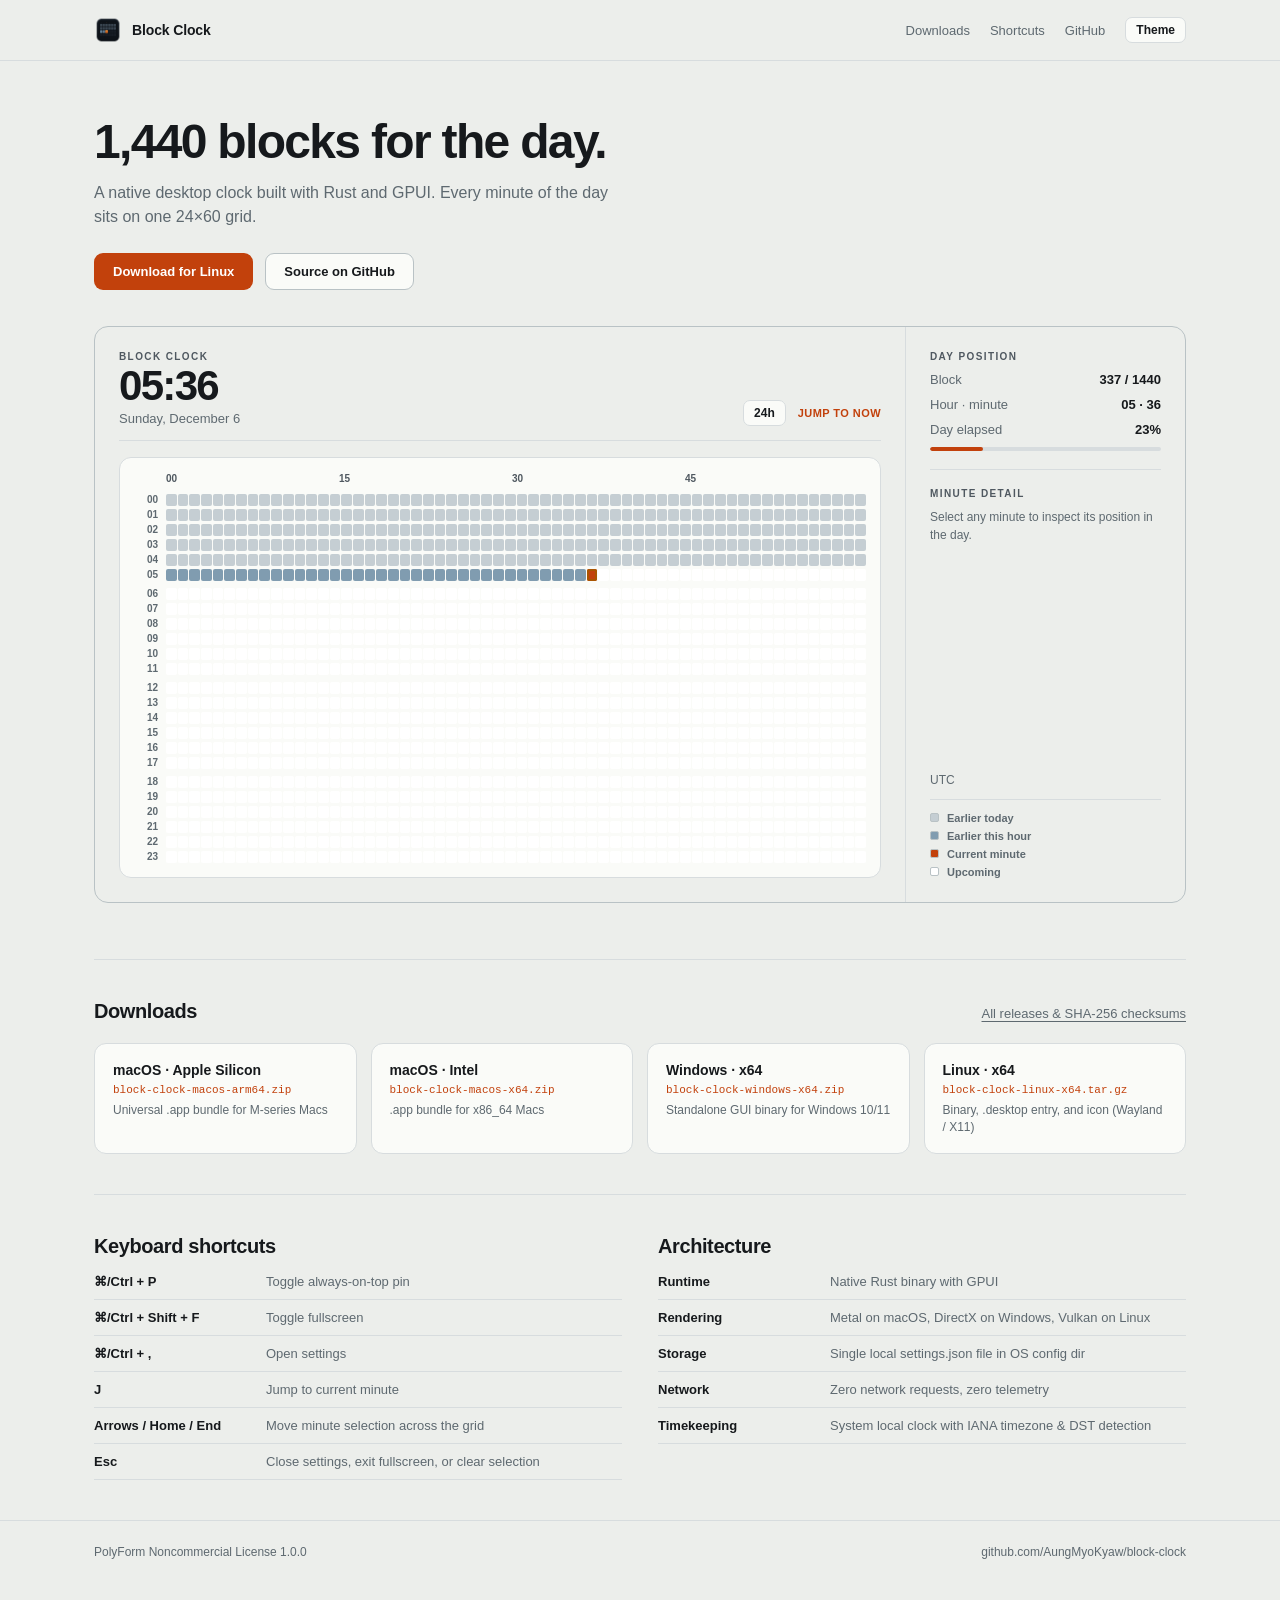
==== site/index.html @ 1bf5f546 "Block Clock v0.2.0 — native GPUI rewrite" ====
<!doctype html>
<html lang="en">
<head>
  <meta charset="utf-8" />
  <meta name="viewport" content="width=device-width, initial-scale=1" />
  <title>Block Clock — 1,440 blocks for the day</title>
  <meta name="description" content="A native desktop clock built with Rust and GPUI that visualizes the day as a 24×60 grid of 1,440 minute blocks." />
  <link rel="icon" type="image/png" href="assets/app-icon.png" />
  <link rel="stylesheet" href="styles.css" />
</head>
<body>
  <header class="topbar">
    <div class="container topbar-inner">
      <a class="brand" href="#top">
        <img src="assets/app-icon.png" width="28" height="28" alt="" />
        <span>Block Clock</span>
      </a>
      <nav class="nav" aria-label="Primary">
        <a href="#downloads">Downloads</a>
        <a href="#shortcuts">Shortcuts</a>
        <a href="https://github.com/AungMyoKyaw/block-clock" target="_blank" rel="noreferrer">GitHub</a>
        <button id="theme-toggle" class="icon-toggle" type="button" aria-label="Toggle color theme">Theme</button>
      </nav>
    </div>
  </header>

  <main id="top" class="container">
    <section class="hero">
      <div class="hero-copy">
        <h1>1,440 blocks for the day.</h1>
        <p class="subtitle">A native desktop clock built with Rust and GPUI. Every minute of the day sits on one 24×60 grid.</p>
        <div class="hero-actions">
          <a id="primary-download" class="btn btn-primary" href="https://github.com/AungMyoKyaw/block-clock/releases/latest">Download for macOS</a>
          <a class="btn btn-secondary" href="https://github.com/AungMyoKyaw/block-clock" target="_blank" rel="noreferrer">Source on GitHub</a>
        </div>
      </div>
    </section>

    <section class="demo-section" aria-label="Live interactive Block Clock">
      <div class="clock-window">
        <div class="clock-panel">
          <div class="clock-header">
            <div class="clock-time-group">
              <span class="wordmark">Block Clock</span>
              <div id="live-time" class="live-time">--:--</div>
              <div id="live-date" class="live-date">---</div>
            </div>
            <div class="clock-tools">
              <button id="format-toggle" class="tool-btn" type="button">24h</button>
              <button id="jump-now" class="tool-link" type="button">Jump to now</button>
            </div>
          </div>

          <div class="grid-card">
            <div class="ruler-row">
              <span class="ruler-spacer" aria-hidden="true"></span>
              <div class="ruler-marks" aria-hidden="true">
                <span>00</span>
                <span>15</span>
                <span>30</span>
                <span>45</span>
              </div>
              <span id="hover-readout" class="hover-readout"></span>
            </div>
            <div id="block-grid" class="block-grid" role="grid" aria-label="24 by 60 minute grid"></div>
          </div>
        </div>

        <aside class="rail" aria-label="Day inspector">
          <div class="rail-section">
            <div class="rail-label">Day position</div>
            <div class="stat-row"><span>Block</span><strong id="stat-block">-- / 1440</strong></div>
            <div class="stat-row"><span>Hour · minute</span><strong id="stat-hm">-- · --</strong></div>
            <div class="stat-row"><span>Day elapsed</span><strong id="stat-pct">--%</strong></div>
            <div class="progress-track" role="progressbar" aria-label="Day elapsed" aria-valuemin="0" aria-valuemax="100" aria-valuenow="0">
              <div id="progress-fill" class="progress-fill"></div>
            </div>
          </div>

          <div class="rail-divider"></div>

          <div class="rail-section">
            <div class="selection-header">
              <span class="rail-label">Minute detail</span>
              <button id="clear-selection" class="clear-btn" type="button" hidden>Clear</button>
            </div>
            <div id="selection-empty" class="selection-empty">Select any minute to inspect its position in the day.</div>
            <div id="selection-detail" class="selection-detail" hidden>
              <div id="sel-time" class="sel-time">--:--</div>
              <div id="sel-state" class="sel-state">--</div>
              <div id="sel-block" class="sel-block">Block -- / 1440</div>
            </div>
          </div>

          <div class="rail-footer">
            <div class="tz-row">
              <span id="tz-label">UTC</span>
              <span id="dst-badge" class="dst-badge" hidden>DST</span>
            </div>
            <div class="legend">
              <div class="legend-item"><span class="swatch past-day"></span>Earlier today</div>
              <div class="legend-item"><span class="swatch current-hour"></span>Earlier this hour</div>
              <div class="legend-item"><span class="swatch now"></span>Current minute</div>
              <div class="legend-item"><span class="swatch future"></span>Upcoming</div>
            </div>
          </div>
        </aside>
      </div>
    </section>

    <section id="downloads" class="section">
      <div class="section-head">
        <h2>Downloads</h2>
        <a href="https://github.com/AungMyoKyaw/block-clock/releases/latest" target="_blank" rel="noreferrer">All releases &amp; SHA-256 checksums</a>
      </div>
      <div class="download-grid">
        <a class="download-card" href="https://github.com/AungMyoKyaw/block-clock/releases/latest/download/block-clock-macos-arm64.zip">
          <div class="dl-os">macOS · Apple Silicon</div>
          <div class="dl-file">block-clock-macos-arm64.zip</div>
          <div class="dl-meta">Universal .app bundle for M-series Macs</div>
        </a>
        <a class="download-card" href="https://github.com/AungMyoKyaw/block-clock/releases/latest/download/block-clock-macos-x64.zip">
          <div class="dl-os">macOS · Intel</div>
          <div class="dl-file">block-clock-macos-x64.zip</div>
          <div class="dl-meta">.app bundle for x86_64 Macs</div>
        </a>
        <a class="download-card" href="https://github.com/AungMyoKyaw/block-clock/releases/latest/download/block-clock-windows-x64.zip">
          <div class="dl-os">Windows · x64</div>
          <div class="dl-file">block-clock-windows-x64.zip</div>
          <div class="dl-meta">Standalone GUI binary for Windows 10/11</div>
        </a>
        <a class="download-card" href="https://github.com/AungMyoKyaw/block-clock/releases/latest/download/block-clock-linux-x64.tar.gz">
          <div class="dl-os">Linux · x64</div>
          <div class="dl-file">block-clock-linux-x64.tar.gz</div>
          <div class="dl-meta">Binary, .desktop entry, and icon (Wayland / X11)</div>
        </a>
      </div>
    </section>

    <section id="shortcuts" class="section two-col">
      <div>
        <h2>Keyboard shortcuts</h2>
        <dl class="spec-list">
          <div><dt>⌘/Ctrl + P</dt><dd>Toggle always-on-top pin</dd></div>
          <div><dt>⌘/Ctrl + Shift + F</dt><dd>Toggle fullscreen</dd></div>
          <div><dt>⌘/Ctrl + ,</dt><dd>Open settings</dd></div>
          <div><dt>J</dt><dd>Jump to current minute</dd></div>
          <div><dt>Arrows / Home / End</dt><dd>Move minute selection across the grid</dd></div>
          <div><dt>Esc</dt><dd>Close settings, exit fullscreen, or clear selection</dd></div>
        </dl>
      </div>
      <div>
        <h2>Architecture</h2>
        <dl class="spec-list">
          <div><dt>Runtime</dt><dd>Native Rust binary with GPUI</dd></div>
          <div><dt>Rendering</dt><dd>Metal on macOS, DirectX on Windows, Vulkan on Linux</dd></div>
          <div><dt>Storage</dt><dd>Single local settings.json file in OS config dir</dd></div>
          <div><dt>Network</dt><dd>Zero network requests, zero telemetry</dd></div>
          <div><dt>Timekeeping</dt><dd>System local clock with IANA timezone &amp; DST detection</dd></div>
        </dl>
      </div>
    </section>
  </main>

  <footer class="footer">
    <div class="container footer-inner">
      <span>PolyForm Noncommercial License 1.0.0</span>
      <a href="https://github.com/AungMyoKyaw/block-clock" target="_blank" rel="noreferrer">github.com/AungMyoKyaw/block-clock</a>
    </div>
  </footer>

  <script src="app.js"></script>
</body>
</html>
---- site/styles.css ----
:root {
  --bg: #eceeeb;
  --surface: #fafbf8;
  --future: #ffffff;
  --grid: #d7dcde;
  --grid-strong: #b9c2c5;
  --past-day: #c5ced3;
  --current-hour: #809cb0;
  --now: #c2410c;
  --now-ring: #a95500;
  --text: #16191c;
  --text-muted: #5e6970;
  --text-faint: #4f5860;
}

@media (prefers-color-scheme: dark) {
  :root:not([data-theme="light"]) {
    --bg: #0b0e12;
    --surface: #0f1419;
    --future: #151a20;
    --grid: #29313a;
    --grid-strong: #424d58;
    --past-day: #3c4854;
    --current-hour: #66839a;
    --now: #fb923c;
    --now-ring: #f5b942;
    --text: #f4f7f9;
    --text-muted: #909ca8;
    --text-faint: #6f7a86;
  }
}

:root[data-theme="dark"] {
  --bg: #0b0e12;
  --surface: #0f1419;
  --future: #151a20;
  --grid: #29313a;
  --grid-strong: #424d58;
  --past-day: #3c4854;
  --current-hour: #66839a;
  --now: #fb923c;
  --now-ring: #f5b942;
  --text: #f4f7f9;
  --text-muted: #909ca8;
  --text-faint: #6f7a86;
}

* { box-sizing: border-box; }

html, body {
  margin: 0;
  padding: 0;
  background: var(--bg);
  color: var(--text);
  font-family: -apple-system, BlinkMacSystemFont, "SF Pro Text", "Segoe UI", Roboto, Helvetica, Arial, sans-serif;
  font-feature-settings: "tnum" 1;
  font-variant-numeric: tabular-nums;
  -webkit-font-smoothing: antialiased;
}

a {
  color: inherit;
  text-decoration: none;
}

.container {
  max-width: 1140px;
  margin: 0 auto;
  padding: 0 24px;
}

.topbar {
  border-bottom: 1px solid var(--grid);
  background: var(--bg);
}

.topbar-inner {
  display: flex;
  align-items: center;
  justify-content: space-between;
  height: 60px;
}

.brand {
  display: inline-flex;
  align-items: center;
  gap: 10px;
  font-size: 14px;
  font-weight: 700;
  letter-spacing: -0.01em;
}

.brand img {
  border-radius: 6px;
}

.nav {
  display: flex;
  align-items: center;
  gap: 20px;
  font-size: 13px;
  font-weight: 500;
  color: var(--text-muted);
}

.nav a:hover {
  color: var(--text);
}

.icon-toggle,
.tool-btn {
  border: 1px solid var(--grid);
  background: var(--surface);
  color: var(--text);
  border-radius: 7px;
  padding: 5px 10px;
  font-size: 12px;
  font-weight: 600;
  cursor: pointer;
}

.icon-toggle:hover,
.tool-btn:hover {
  border-color: var(--grid-strong);
}

.hero {
  padding: 56px 0 36px;
}

.hero h1 {
  margin: 0;
  font-size: clamp(32px, 5vw, 48px);
  font-weight: 700;
  letter-spacing: -0.035em;
  line-height: 1.05;
}

.subtitle {
  margin: 14px 0 0;
  max-width: 58ch;
  color: var(--text-muted);
  font-size: 16px;
  line-height: 1.5;
}

.hero-actions {
  margin-top: 24px;
  display: flex;
  flex-wrap: wrap;
  gap: 12px;
}

.btn {
  display: inline-flex;
  align-items: center;
  justify-content: center;
  padding: 10px 18px;
  border-radius: 9px;
  font-size: 13px;
  font-weight: 600;
  border: 1px solid transparent;
}

.btn-primary {
  background: var(--now);
  color: #ffffff;
}

.btn-primary:hover {
  filter: brightness(1.06);
}

.btn-secondary {
  border-color: var(--grid-strong);
  background: var(--surface);
  color: var(--text);
}

.btn-secondary:hover {
  border-color: var(--text-muted);
}

.demo-section {
  padding-bottom: 56px;
}

.clock-window {
  display: grid;
  grid-template-columns: minmax(0, 1fr) 280px;
  border: 1px solid var(--grid-strong);
  border-radius: 14px;
  background: var(--bg);
  overflow: hidden;
}

.clock-panel {
  padding: 24px;
  display: flex;
  flex-direction: column;
  gap: 16px;
  min-width: 0;
}

.clock-header {
  display: flex;
  align-items: flex-end;
  justify-content: space-between;
  gap: 16px;
  padding-bottom: 14px;
  border-bottom: 1px solid var(--grid);
}

.wordmark {
  display: block;
  font-size: 10px;
  font-weight: 700;
  letter-spacing: 0.14em;
  text-transform: uppercase;
  color: var(--text-faint);
}

.live-time {
  margin-top: 4px;
  font-size: 42px;
  font-weight: 700;
  line-height: 0.96;
  letter-spacing: -0.04em;
}

.live-date {
  margin-top: 4px;
  font-size: 13px;
  font-weight: 500;
  color: var(--text-muted);
}

.clock-tools {
  display: flex;
  align-items: center;
  gap: 12px;
}

.tool-link {
  border: 0;
  background: transparent;
  padding: 6px 0;
  color: var(--now);
  font-size: 11px;
  font-weight: 700;
  letter-spacing: 0.04em;
  text-transform: uppercase;
  cursor: pointer;
}

.grid-card {
  border: 1px solid var(--grid);
  border-radius: 12px;
  background: var(--surface);
  padding: 14px;
  overflow-x: auto;
}

.ruler-row {
  display: flex;
  align-items: center;
  gap: 8px;
  margin-bottom: 8px;
  min-width: 560px;
}

.ruler-spacer {
  width: 24px;
  flex: 0 0 24px;
}

.ruler-marks {
  flex: 1;
  display: grid;
  grid-template-columns: repeat(4, 1fr);
  font-size: 10px;
  font-weight: 600;
  color: var(--text-faint);
}

.hover-readout {
  font-size: 11px;
  font-weight: 600;
  color: var(--text);
  min-height: 14px;
}

.block-grid {
  display: flex;
  flex-direction: column;
  gap: 3px;
  min-width: 560px;
}

.hour-row {
  display: flex;
  align-items: stretch;
  gap: 8px;
  height: 12px;
}

.hour-row.hour-break {
  margin-top: 4px;
}

.hour-label {
  width: 24px;
  flex: 0 0 24px;
  font-size: 10px;
  font-weight: 600;
  color: var(--text-muted);
  text-align: right;
  line-height: 12px;
}

.hour-track {
  flex: 1;
  display: grid;
  grid-template-columns: repeat(60, minmax(0, 1fr));
  gap: 1px;
}

.cell {
  border: 0;
  padding: 0;
  border-radius: 2px;
  cursor: pointer;
  background: var(--future);
}

.cell[data-state="past-day"] { background: var(--past-day); }
.cell[data-state="current-hour-past"] { background: var(--current-hour); }
.cell[data-state="now"] {
  background: var(--now);
  box-shadow: inset 0 0 0 2px var(--now-ring);
}
.cell.selected:not([data-state="now"]) {
  box-shadow: inset 0 0 0 1px var(--text);
}

.rail {
  border-left: 1px solid var(--grid);
  padding: 24px;
  display: flex;
  flex-direction: column;
  gap: 18px;
}

.rail-section {
  display: flex;
  flex-direction: column;
  gap: 10px;
}

.rail-label {
  font-size: 10px;
  font-weight: 700;
  letter-spacing: 0.14em;
  text-transform: uppercase;
  color: var(--text-faint);
}

.stat-row {
  display: flex;
  justify-content: space-between;
  font-size: 13px;
}

.stat-row span { color: var(--text-muted); }
.stat-row strong { font-weight: 600; }

.progress-track {
  height: 4px;
  border-radius: 999px;
  background: var(--grid);
  overflow: hidden;
}

.progress-fill {
  height: 100%;
  width: 0%;
  background: var(--now);
  border-radius: inherit;
}

.rail-divider {
  height: 1px;
  background: var(--grid);
}

.selection-header {
  display: flex;
  align-items: center;
  justify-content: space-between;
}

.clear-btn {
  border: 0;
  background: transparent;
  color: var(--text-muted);
  font-size: 11px;
  font-weight: 600;
  text-transform: uppercase;
  cursor: pointer;
}

.selection-empty {
  font-size: 12px;
  line-height: 1.45;
  color: var(--text-muted);
}

.sel-time {
  font-size: 26px;
  font-weight: 700;
  letter-spacing: -0.03em;
}

.sel-state {
  margin-top: 4px;
  font-size: 11px;
  font-weight: 700;
  text-transform: uppercase;
  color: var(--now);
}

.sel-block {
  margin-top: 4px;
  font-size: 12px;
  font-weight: 600;
  color: var(--text-muted);
}

.rail-footer {
  margin-top: auto;
  display: flex;
  flex-direction: column;
  gap: 12px;
}

.tz-row {
  display: flex;
  align-items: center;
  gap: 8px;
  font-size: 12px;
  color: var(--text-muted);
}

.dst-badge {
  padding: 1px 6px;
  border: 1px solid var(--grid);
  border-radius: 4px;
  font-size: 10px;
  font-weight: 600;
}

.legend {
  padding-top: 12px;
  border-top: 1px solid var(--grid);
  display: grid;
  gap: 6px;
}

.legend-item {
  display: flex;
  align-items: center;
  gap: 8px;
  font-size: 11px;
  font-weight: 600;
  color: var(--text-muted);
}

.swatch {
  width: 9px;
  height: 9px;
  border-radius: 2px;
  border: 1px solid var(--grid-strong);
}

.swatch.past-day { background: var(--past-day); }
.swatch.current-hour { background: var(--current-hour); }
.swatch.now { background: var(--now); }
.swatch.future { background: var(--future); }

.section {
  padding: 40px 0;
  border-top: 1px solid var(--grid);
}

.section-head {
  display: flex;
  align-items: baseline;
  justify-content: space-between;
  gap: 16px;
  margin-bottom: 20px;
}

.section h2 {
  margin: 0 0 16px;
  font-size: 20px;
  font-weight: 700;
  letter-spacing: -0.02em;
}

.section-head h2 {
  margin: 0;
}

.section-head a {
  font-size: 13px;
  color: var(--text-muted);
  text-decoration: underline;
  text-underline-offset: 3px;
}

.download-grid {
  display: grid;
  grid-template-columns: repeat(4, minmax(0, 1fr));
  gap: 14px;
}

.download-card {
  display: flex;
  flex-direction: column;
  gap: 6px;
  padding: 18px;
  border: 1px solid var(--grid);
  border-radius: 12px;
  background: var(--surface);
}

.download-card:hover {
  border-color: var(--now);
}

.dl-os {
  font-size: 14px;
  font-weight: 700;
}

.dl-file {
  font-family: ui-monospace, SFMono-Regular, Menlo, Consolas, monospace;
  font-size: 11px;
  color: var(--now);
  word-break: break-all;
}

.dl-meta {
  font-size: 12px;
  color: var(--text-muted);
  line-height: 1.4;
}

.two-col {
  display: grid;
  grid-template-columns: repeat(2, minmax(0, 1fr));
  gap: 36px;
}

.spec-list {
  margin: 0;
  display: grid;
  gap: 10px;
}

.spec-list div {
  display: grid;
  grid-template-columns: 160px minmax(0, 1fr);
  gap: 12px;
  padding-bottom: 10px;
  border-bottom: 1px solid var(--grid);
  font-size: 13px;
}

.spec-list dt {
  font-weight: 600;
  color: var(--text);
}

.spec-list dd {
  margin: 0;
  color: var(--text-muted);
}

.footer {
  border-top: 1px solid var(--grid);
  padding: 24px 0 40px;
  font-size: 12px;
  color: var(--text-muted);
}

.footer-inner {
  display: flex;
  justify-content: space-between;
  gap: 16px;
}

@media (max-width: 900px) {
  .clock-window {
    grid-template-columns: 1fr;
  }
  .rail {
    border-left: 0;
    border-top: 1px solid var(--grid);
  }
  .download-grid {
    grid-template-columns: repeat(2, minmax(0, 1fr));
  }
  .two-col {
    grid-template-columns: 1fr;
  }
}

@media (max-width: 560px) {
  .download-grid {
    grid-template-columns: 1fr;
  }
  .spec-list div {
    grid-template-columns: 1fr;
    gap: 4px;
  }
}
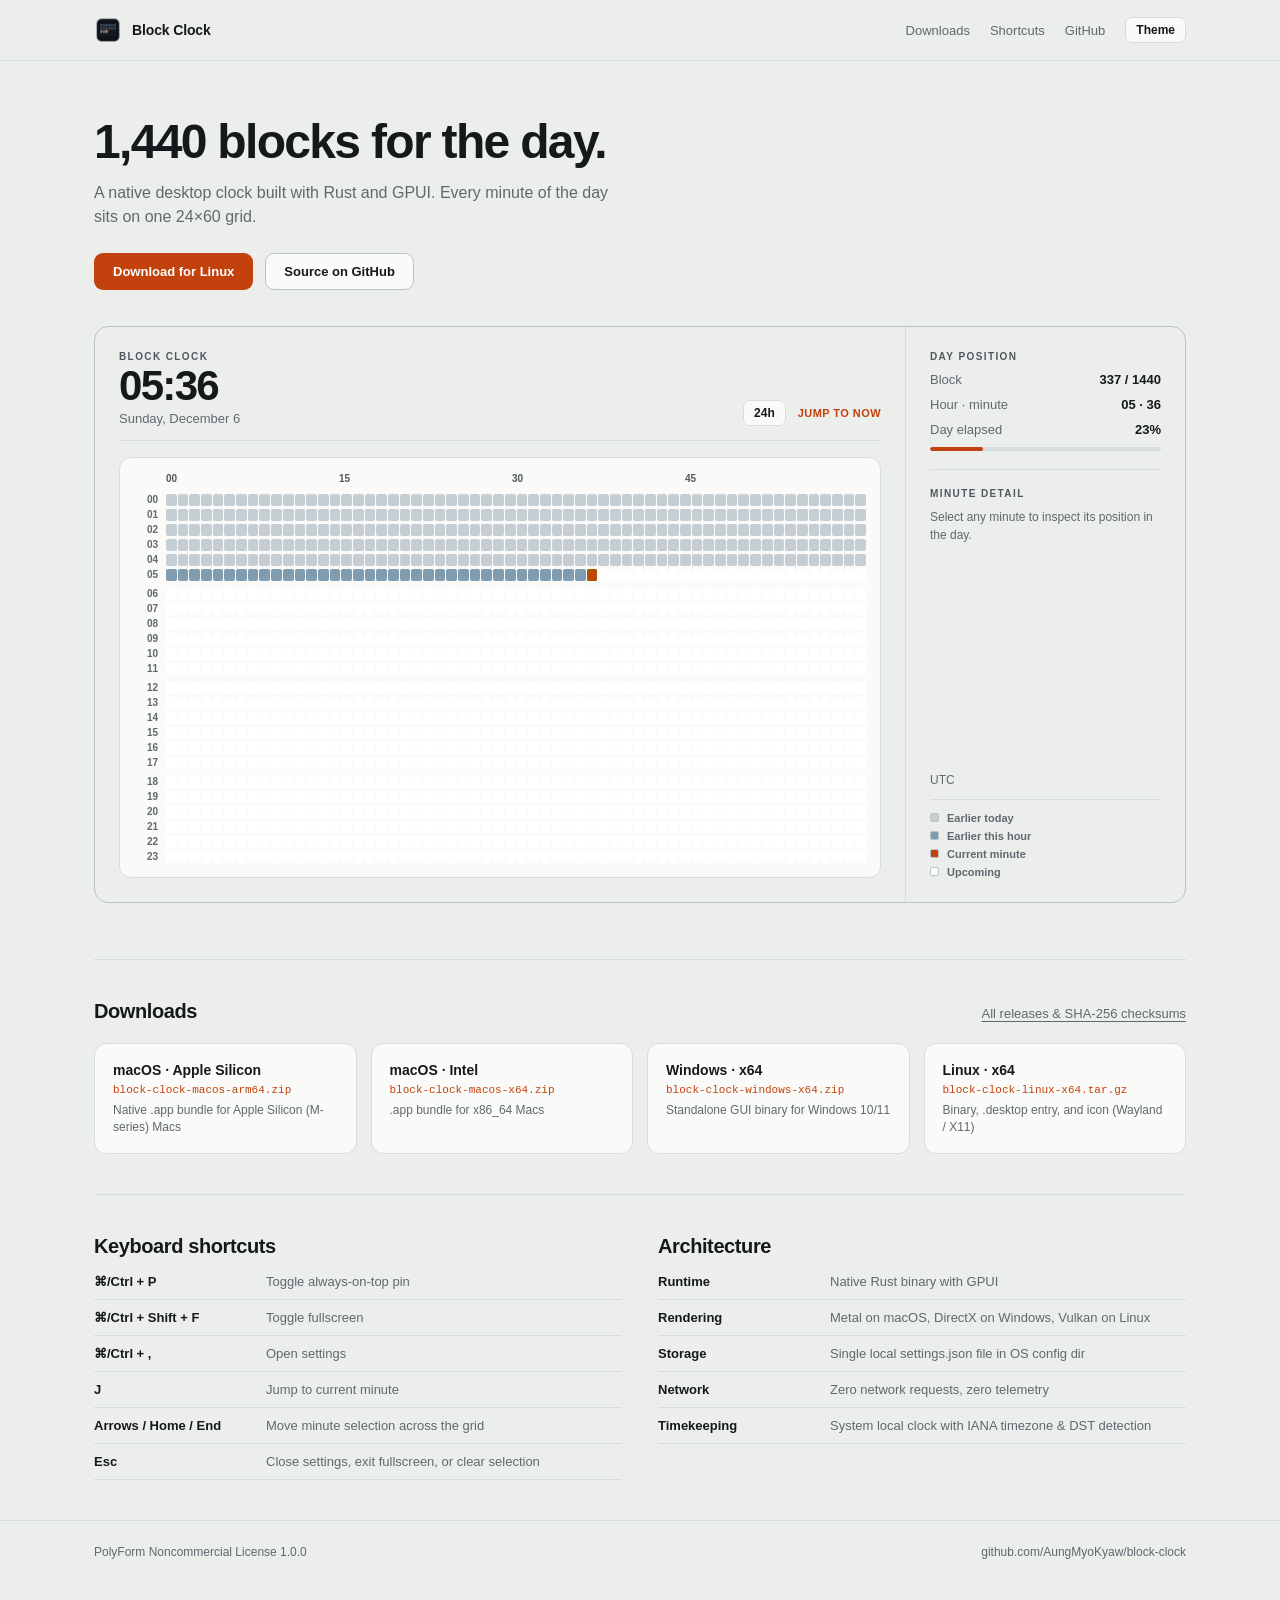
==== commit 6d7fa036: "chore(human-craft): honesty gate and repo hygiene" ====
--- a/site/index.html
+++ b/site/index.html
@@ -117,7 +117,7 @@
         <a class="download-card" href="https://github.com/AungMyoKyaw/block-clock/releases/latest/download/block-clock-macos-arm64.zip">
           <div class="dl-os">macOS · Apple Silicon</div>
           <div class="dl-file">block-clock-macos-arm64.zip</div>
-          <div class="dl-meta">Universal .app bundle for M-series Macs</div>
+          <div class="dl-meta">Native .app bundle for Apple Silicon (M-series) Macs</div>
         </a>
         <a class="download-card" href="https://github.com/AungMyoKyaw/block-clock/releases/latest/download/block-clock-macos-x64.zip">
           <div class="dl-os">macOS · Intel</div>
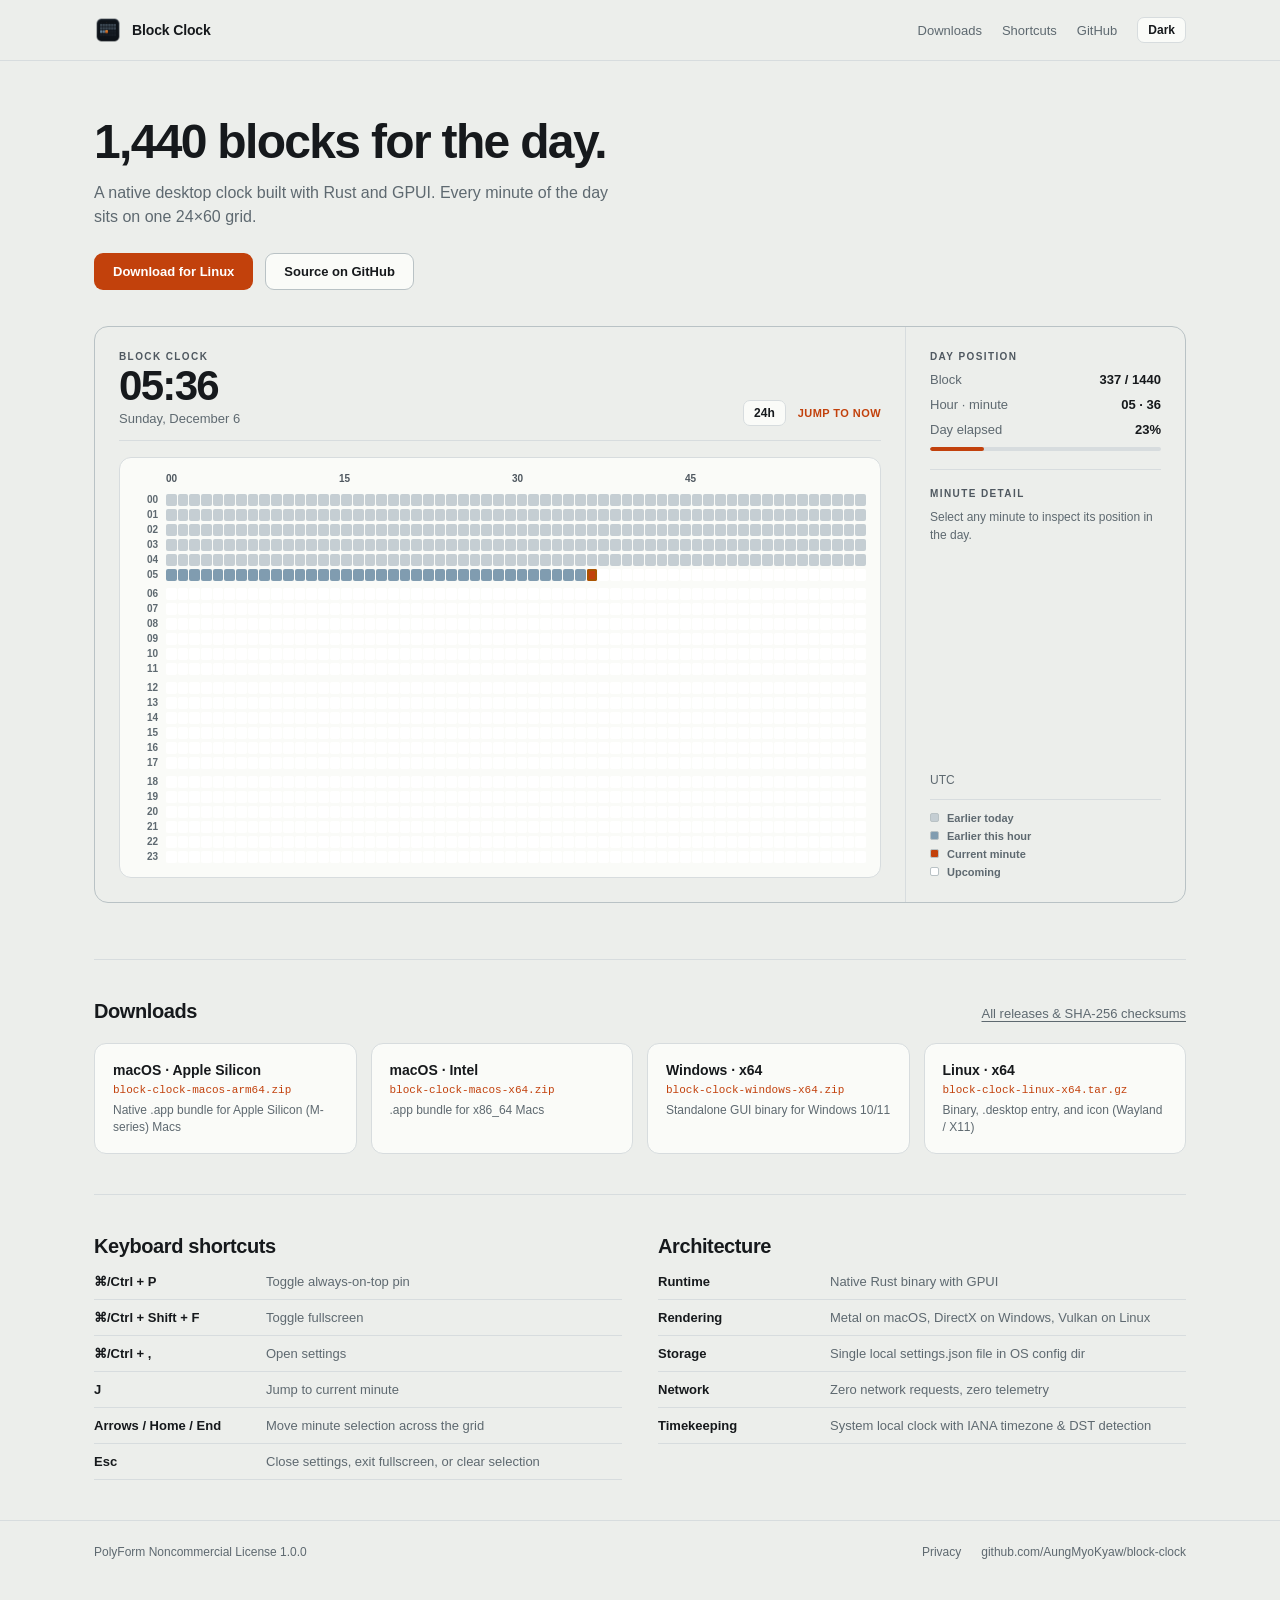
==== commit 9ec6114f: "style(human-craft): ui ux and microcopy" ====
--- a/site/index.html
+++ b/site/index.html
@@ -89,6 +89,7 @@
               <div id="sel-time" class="sel-time">--:--</div>
               <div id="sel-state" class="sel-state">--</div>
               <div id="sel-block" class="sel-block">Block -- / 1440</div>
+              <div id="sel-offset" class="sel-offset"></div>
             </div>
           </div>
 
@@ -165,7 +166,10 @@
   <footer class="footer">
     <div class="container footer-inner">
       <span>PolyForm Noncommercial License 1.0.0</span>
-      <a href="https://github.com/AungMyoKyaw/block-clock" target="_blank" rel="noreferrer">github.com/AungMyoKyaw/block-clock</a>
+      <div class="footer-links">
+        <a href="privacy.html">Privacy</a>
+        <a href="https://github.com/AungMyoKyaw/block-clock" target="_blank" rel="noreferrer">github.com/AungMyoKyaw/block-clock</a>
+      </div>
     </div>
   </footer>
 
--- a/site/styles.css
+++ b/site/styles.css
@@ -8,6 +8,7 @@
   --current-hour: #809cb0;
   --now: #c2410c;
   --now-ring: #a95500;
+  --btn-primary-text: #ffffff;
   --text: #16191c;
   --text-muted: #5e6970;
   --text-faint: #4f5860;
@@ -24,9 +25,10 @@
     --current-hour: #66839a;
     --now: #fb923c;
     --now-ring: #f5b942;
+    --btn-primary-text: #0b0e12;
     --text: #f4f7f9;
     --text-muted: #909ca8;
-    --text-faint: #6f7a86;
+    --text-faint: #7d8996;
   }
 }
 
@@ -40,9 +42,10 @@
   --current-hour: #66839a;
   --now: #fb923c;
   --now-ring: #f5b942;
+  --btn-primary-text: #0b0e12;
   --text: #f4f7f9;
   --text-muted: #909ca8;
-  --text-faint: #6f7a86;
+  --text-faint: #7d8996;
 }
 
 * { box-sizing: border-box; }
@@ -63,6 +66,27 @@
   text-decoration: none;
 }
 
+::selection {
+  background: var(--now);
+  color: var(--btn-primary-text);
+}
+
+a:focus-visible,
+button:focus-visible {
+  outline: 2px solid var(--now);
+  outline-offset: 2px;
+}
+
+.icon-toggle,
+.tool-btn,
+.btn,
+.download-card,
+.clear-btn,
+.tool-link,
+.nav a {
+  transition: border-color 150ms ease-out, background-color 150ms ease-out, color 150ms ease-out, filter 150ms ease-out;
+}
+
 .container {
   max-width: 1140px;
   margin: 0 auto;
@@ -164,7 +188,7 @@
 
 .btn-primary {
   background: var(--now);
-  color: #ffffff;
+  color: var(--btn-primary-text);
 }
 
 .btn-primary:hover {
@@ -333,6 +357,13 @@
   background: var(--future);
 }
 
+.cell:focus-visible {
+  outline: 2px solid var(--now);
+  outline-offset: 1px;
+  position: relative;
+  z-index: 1;
+}
+
 .cell[data-state="past-day"] { background: var(--past-day); }
 .cell[data-state="current-hour-past"] { background: var(--current-hour); }
 .cell[data-state="now"] {
@@ -433,6 +464,12 @@
   margin-top: 4px;
   font-size: 12px;
   font-weight: 600;
+  color: var(--text-muted);
+}
+
+.sel-offset {
+  margin-top: 2px;
+  font-size: 12px;
   color: var(--text-muted);
 }
 
@@ -598,6 +635,52 @@
   display: flex;
   justify-content: space-between;
   gap: 16px;
+}
+
+.footer-links {
+  display: flex;
+  gap: 20px;
+}
+
+.footer-links a:hover {
+  color: var(--text);
+}
+
+.prose {
+  max-width: 68ch;
+  padding: 48px 24px 64px;
+}
+
+.prose h1 {
+  margin: 0 0 12px;
+  font-size: clamp(28px, 4vw, 36px);
+  font-weight: 700;
+  letter-spacing: -0.03em;
+  line-height: 1.1;
+}
+
+.prose h2 {
+  margin: 28px 0 8px;
+  font-size: 17px;
+  font-weight: 700;
+  letter-spacing: -0.015em;
+}
+
+.prose p {
+  margin: 0 0 14px;
+  font-size: 15px;
+  line-height: 1.65;
+  color: var(--text-muted);
+}
+
+.prose p strong {
+  color: var(--text);
+}
+
+.prose a {
+  color: var(--now);
+  text-decoration: underline;
+  text-underline-offset: 3px;
 }
 
 @media (max-width: 900px) {
